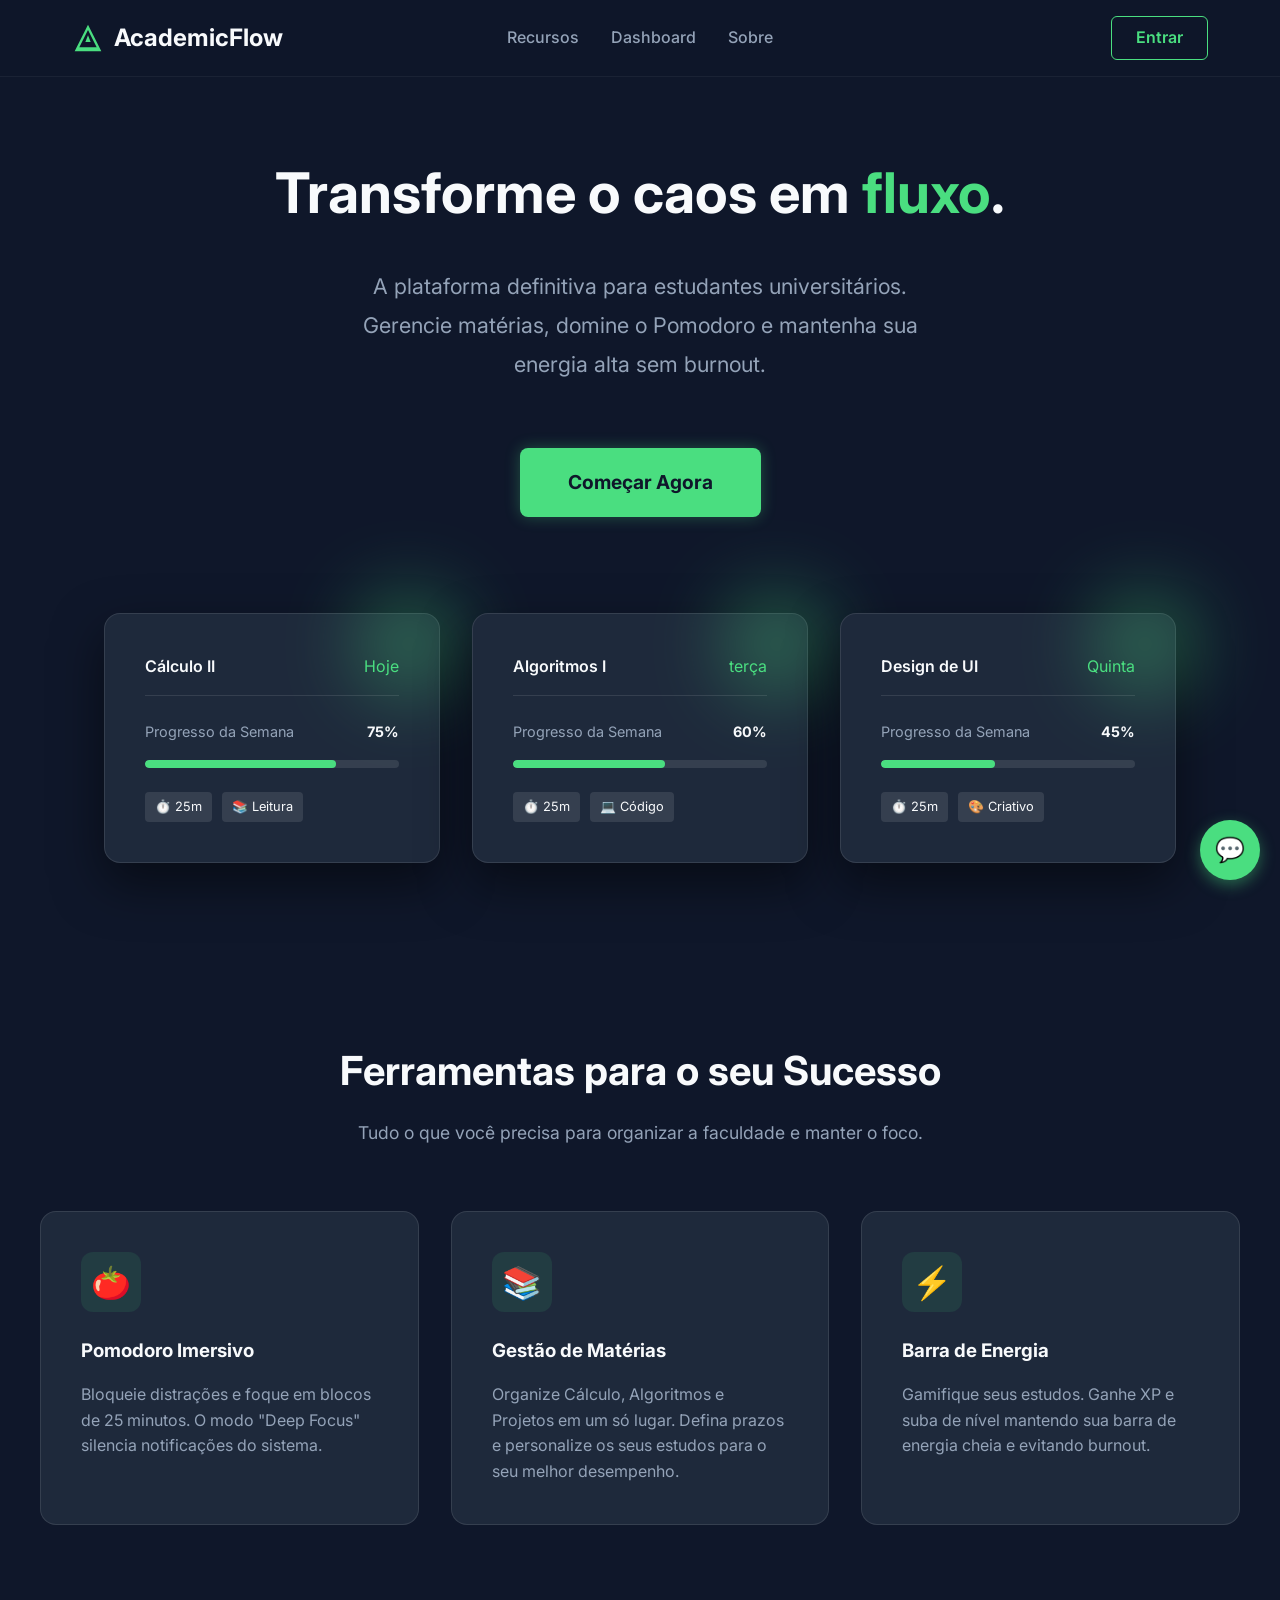
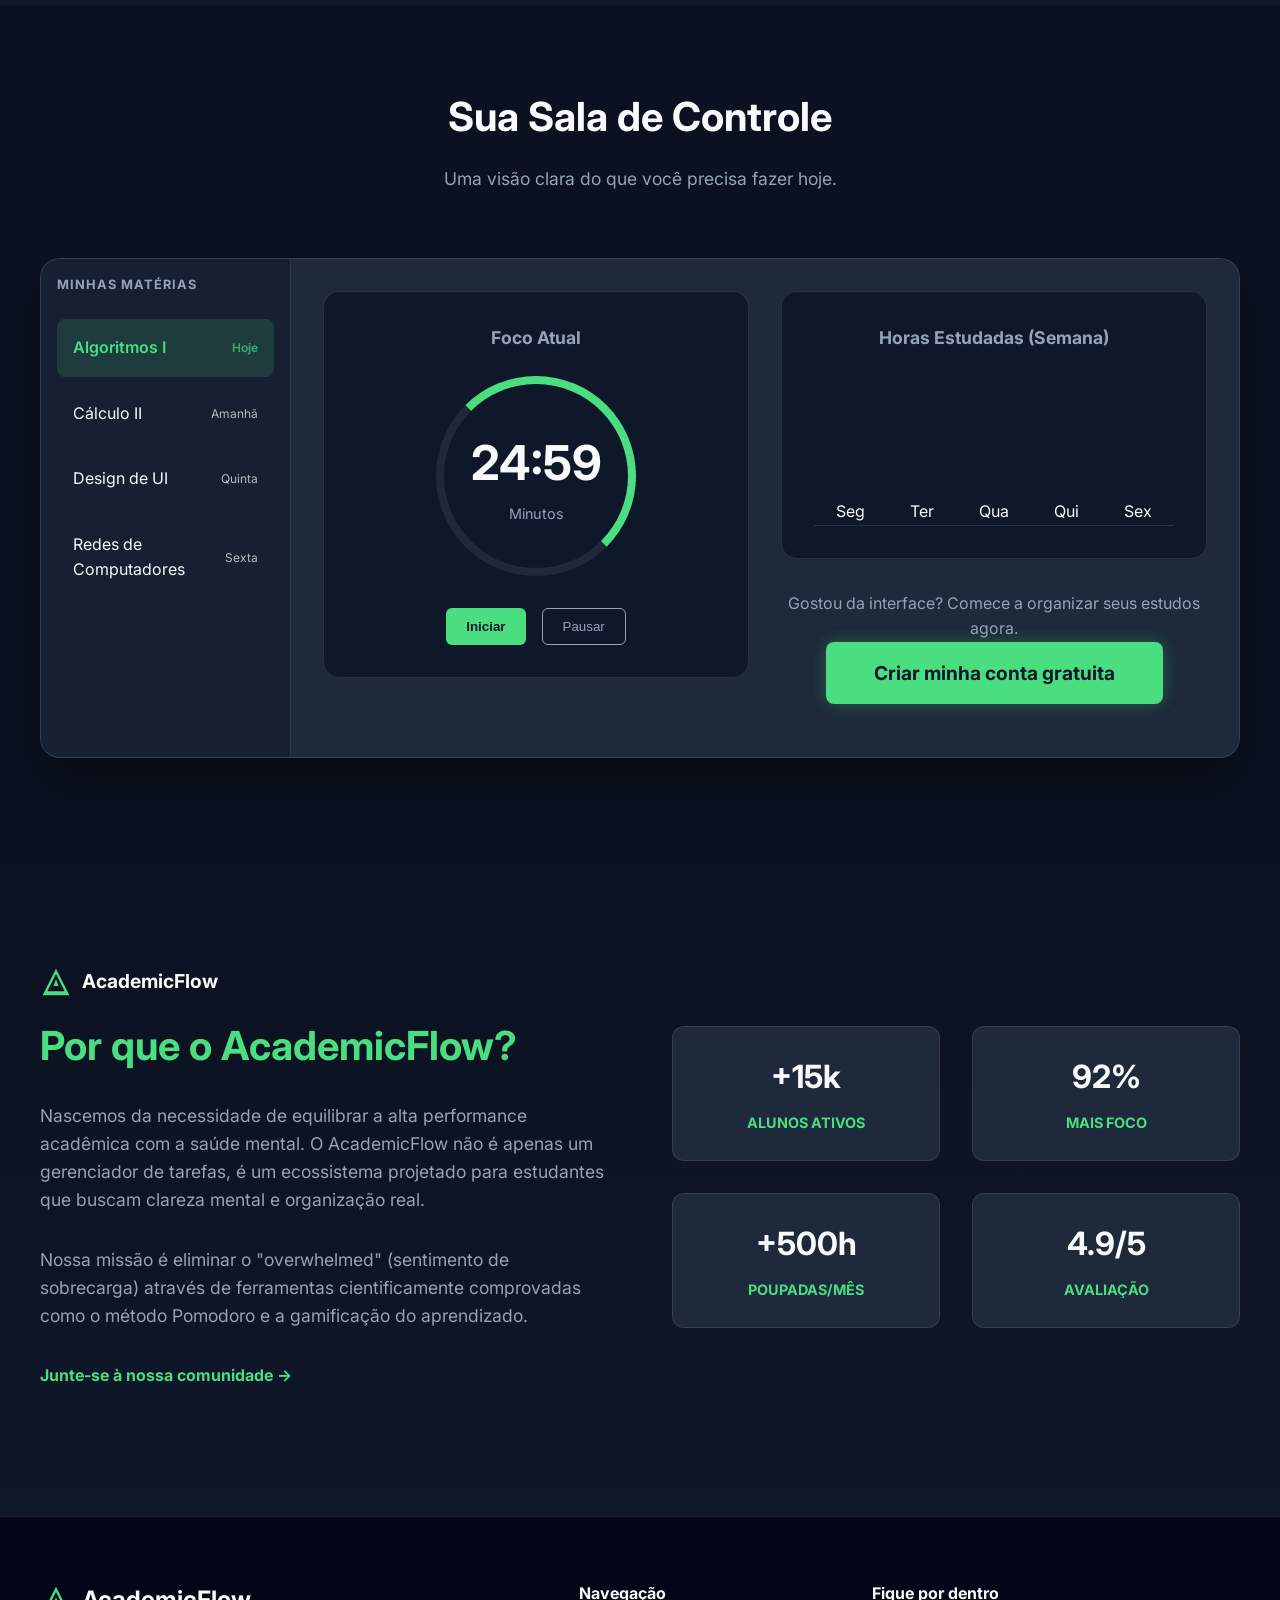
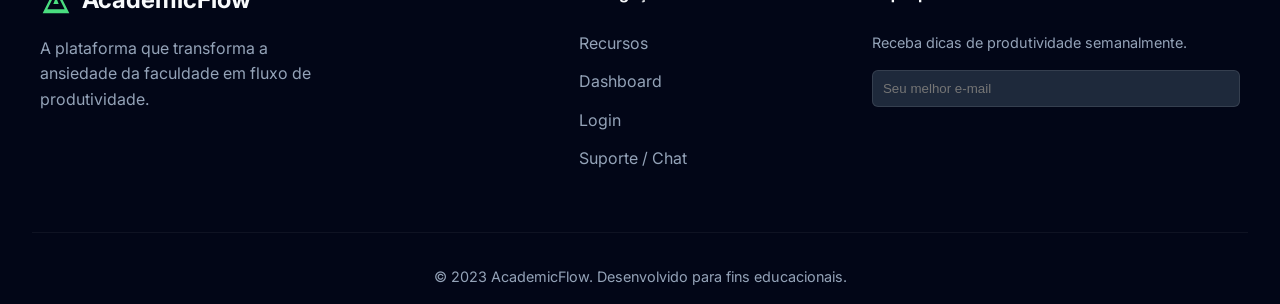
==== index.html @ f97f6935 "Add files via upload" ====
<!DOCTYPE html>
<html lang="pt-BR">
<head>
    <meta charset="UTF-8">
    <meta name="viewport" content="width=device-width, initial-scale=1.0">
    <title>AcademicFlow - Domine sua Produtividade</title>
    <!-- Fonte Google: Inter (Moderna e limpa) -->
    <link href="https://fonts.googleapis.com/css2?family=Inter:wght@300;400;600;700&display=swap" rel="stylesheet">
    <style>
        /* --- CSS Reset & Variáveis --- */
        :root {
            --bg-primary: #0f172a;
            --bg-secondary: #1e293b;
            --text-primary: #f8fafc;
            --text-secondary: #94a3b8;
            --accent-color: #4ade80; /* Neon Green */
            --accent-hover: #22c55e;
            --font-main: 'Inter', sans-serif;
            --container-width: 1200px;
        }

        * {
            margin: 0;
            padding: 0;
            box-sizing: border-box;
        }

        body {
            font-family: var(--font-main);
            background-color: var(--bg-primary);
            color: var(--text-primary);
            line-height: 1.6;
        }

        /* --- Header & Navegação --- */
        header {
            background-color: rgba(15, 23, 42, 0.9);
            backdrop-filter: blur(10px);
            position: fixed;
            width: 100%;
            top: 0;
            z-index: 1000;
            border-bottom: 1px solid rgba(255, 255, 255, 0.05);
            padding: 0.5rem 0;
        }

        .nav-container {
            max-width: var(--container-width);
            margin: 0 auto;
            padding: 0.5rem 2rem;
            display: flex;
            justify-content: space-between;
            align-items: center;
        }

        .logo {
            display: flex;
            align-items: center;
            gap: 10px;
            font-weight: 700;
            font-size: 1.5rem;
            color: var(--text-primary);
            text-decoration: none;
        }

        .logo svg {
            width: 32px;
            height: 32px;
            fill: var(--accent-color);
        }

        .nav-links {
            display: flex;
            gap: 2rem;
            list-style: none;
            /* Centralizar links com o conteúdo do hero */
            flex: 1;
            justify-content: center;
            margin: 0 1rem;
        }

        .nav-links a {
            color: var(--text-secondary);
            text-decoration: none;
            font-weight: 500;
            transition: color 0.3s ease;
        }

        .nav-links a:hover {
            color: var(--accent-color);
        }

        .btn-login {
            padding: 0.5rem 1.5rem;
            border: 1px solid var(--accent-color);
            color: var(--accent-color);
            border-radius: 6px;
            text-decoration: none;
            font-weight: 600;
            transition: all 0.3s ease;
            text-align: center;
        }

        .btn-login:hover {
            background-color: var(--accent-color);
            color: var(--bg-primary);
        }

        /* --- Hero Section --- */
        .hero {
            padding: 10rem 2rem 4rem;
            max-width: var(--container-width);
            margin: 0 auto;
            display: grid;
            grid-template-columns: 1fr;
            align-items: center;
            gap: 4rem;
            min-height: 90vh;
            text-align: center;
        }

        .hero-content {
            display: flex;
            flex-direction: column;
            align-items: center;
            justify-content: center;
            gap: 1.5rem;
        }

        .hero-content h1 {
            font-size: 3.5rem !important;
            line-height: 1.2;
            margin-bottom: 1rem;
        }

        .hero-content p {
            font-size: 1.35rem;
            color: var(--text-secondary);
            margin-bottom: 2.5rem;
            max-width: 600px;
            line-height: 1.8;
        }

        .cta-group {
            display: flex;
            justify-content: center;
            width: 100%;
        }

        .btn-primary {
            background-color: var(--accent-color);
            color: var(--bg-primary);
            padding: 1.2rem 3rem;
            border-radius: 8px;
            text-decoration: none;
            font-weight: 700;
            font-size: 1.2rem;
            transition: transform 0.2s ease, box-shadow 0.2s ease;
            box-shadow: 0 0 15px rgba(74, 222, 128, 0.3);
        }

        .btn-primary:hover {
            background-color: var(--accent-hover);
            transform: translateY(-3px);
            box-shadow: 0 0 25px rgba(74, 222, 128, 0.5);
        }

        /* --- Hero Visual (3 Cards) --- */
        .hero-visual {
            position: relative;
            display: flex;
            justify-content: center;
            align-items: center;
            padding: 2rem;
            gap: 2rem;
        }

        .floating-card {
            background: var(--bg-secondary);
            padding: 2.5rem;
            border-radius: 16px;
            border: 1px solid rgba(255,255,255,0.1);
            box-shadow: 0 20px 50px rgba(0,0,0,0.5);
            position: relative;
            z-index: 2;
            width: 100%;
            max-width: 350px;
            text-align: left;
        }

        .floating-card::before {
            content: '';
            position: absolute;
            top: -20px;
            right: -20px;
            width: 100px;
            height: 100px;
            background: var(--accent-color);
            border-radius: 50%;
            filter: blur(40px);
            opacity: 0.4;
            z-index: -1;
        }

        .card-header {
            display: flex;
            justify-content: space-between;
            margin-bottom: 1.5rem;
            border-bottom: 1px solid rgba(255,255,255,0.1);
            padding-bottom: 1rem;
        }

        .progress-bar {
            width: 100%;
            height: 8px;
            background: rgba(255,255,255,0.1);
            border-radius: 4px;
            margin-top: 1rem;
            overflow: hidden;
        }

        .progress-fill {
            height: 100%;
            width: 75%;
            background: var(--accent-color);
            border-radius: 4px;
        }

        /* --- Ajuste Responsivo Inteligente --- */
        @media (max-width: 968px) {
            .nav-container {
                flex-direction: column; /* Empilha o logo em cima e o resto embaixo */
                gap: 1rem;
                padding: 1rem;
            }

            .logo, .auth-nav-wrapper {
                flex: 0 0 auto;
                width: 100%;
                justify-content: center; /* Centraliza logo e botão no mobile */
            }

            .nav-links {
                display: flex !important; /* Garante que os nomes apareçam */
                flex: 0 0 auto;
                width: 100%;
                justify-content: flex-start; /* Alinha à esquerda para o scroll */
                gap: 1.5rem;
                overflow-x: auto; /* ATENÇÃO: Cria o scroll horizontal se faltar espaço */
                padding-bottom: 5px;
                -webkit-overflow-scrolling: touch; /* Scroll suave no iOS */
                scrollbar-width: none; /* Esconde a barra no Firefox */
            }

            .nav-links::-webkit-scrollbar {
                display: none; /* Esconde a barra no Chrome/Safari para ficar limpo */
            }

            .nav-links li {
                white-space: nowrap; /* Impede que o texto quebre linha */
            }
        }

        /* --- Ajuste de Alinhamento Desktop --- */
        @media (min-width: 969px) {
            .nav-container {
                max-width: 1200px;
                margin: 0 auto;
            }

            .nav-links {
                flex: 1;
                justify-content: center;
                margin: 0 2rem;
            }

            .logo {
                flex: 0 0 auto;
            }

            .btn-login {
                flex: 0 0 auto;
            }
        }
                /* ==========================================
        VARIÁVEIS (Para garantir consistência)
        ========================================== */
        :root {
            --bg-primary: #0f172a;
            --bg-secondary: #1e293b;
            --bg-tertiary: #0b1120;
            --text-primary: #f8fafc;
            --text-secondary: #94a3b8;
            --accent-color: #4ade80;
            --accent-hover: #22c55e;
            --border-color: rgba(255, 255, 255, 0.1);
        }

        /* ==========================================
        ESTILOS GERAIS DA SEÇÃO
        ========================================== */
        .features-section, .dashboard-section {
            padding: 5rem 2rem;
            background-color: var(--bg-primary);
        }

        .dashboard-section {
            background-color: var(--bg-tertiary); /* Fundo um pouco mais escuro para destaque */
        }

        .container {
            max-width: 1200px;
            margin: 0 auto;
        }

        .section-header {
            text-align: center;
            margin-bottom: 4rem;
        }

        .section-header h2 {
            font-size: 2.5rem;
            margin-bottom: 1rem;
            color: var(--text-primary);
        }

        .section-header p {
            color: var(--text-secondary);
            font-size: 1.1rem;
        }

        /* ==========================================
        PARTE 2: FEATURES GRID
        ========================================== */
        .features-grid {
            display: grid;
            grid-template-columns: repeat(auto-fit, minmax(300px, 1fr));
            gap: 2rem;
        }

        .feature-card {
            background-color: var(--bg-secondary);
            padding: 2.5rem;
            border-radius: 16px;
            border: 1px solid var(--border-color);
            transition: transform 0.3s ease, box-shadow 0.3s ease, border-color 0.3s ease;
            position: relative;
            overflow: hidden;
        }

        /* Efeito Hover nos Cards */
        .feature-card:hover {
            transform: translateY(-5px);
            box-shadow: 0 10px 30px rgba(0, 0, 0, 0.3);
            border-color: rgba(74, 222, 128, 0.3);
        }

        /* Linha verde no topo ao passar o mouse */
        .feature-card::before {
            content: '';
            position: absolute;
            top: 0;
            left: 0;
            width: 100%;
            height: 4px;
            background: var(--accent-color);
            transform: scaleX(0);
            transform-origin: left;
            transition: transform 0.3s ease;
        }

        .feature-card:hover::before {
            transform: scaleX(1);
        }

        .icon-box {
            width: 60px;
            height: 60px;
            background: rgba(74, 222, 128, 0.1);
            border-radius: 12px;
            display: flex;
            align-items: center;
            justify-content: center;
            margin-bottom: 1.5rem;
            font-size: 2rem;
        }

        .feature-card h3 {
            color: var(--text-primary);
            margin-bottom: 1rem;
        }

        .feature-card p {
            color: var(--text-secondary);
            line-height: 1.6;
        }

        /* ==========================================
        PARTE 3: DASHBOARD PREVIEW
        ========================================== */
        .app-window {
            background-color: var(--bg-secondary);
            border-radius: 20px;
            border: 1px solid var(--border-color);
            box-shadow: 0 25px 50px -12px rgba(0, 0, 0, 0.5);
            display: grid;
            grid-template-columns: 250px 1fr; /* Sidebar fixa, resto flexível */
            overflow: hidden;
            min-height: 500px;
        }

        /* Sidebar */
        .app-sidebar {
            background-color: #162032;
            padding: 1rem;
            border-right: 1px solid var(--border-color);
        }

        .sidebar-header h4 {
            color: var(--text-secondary);
            font-size: 0.8rem;
            text-transform: uppercase;
            letter-spacing: 1px;
            margin-bottom: 1.5rem;
        }

        .subject-list {
            list-style: none;
        }

        .subject-item {
            padding: 1rem;
            border-radius: 8px;
            margin-bottom: 0.5rem;
            cursor: pointer;
            transition: background 0.2s;
            display: flex;
            justify-content: space-between;
            align-items: center;
        }

        .subject-item:hover {
            background-color: rgba(255, 255, 255, 0.05);
        }

        .subject-item.active {
            background-color: rgba(74, 222, 128, 0.15);
            color: var(--accent-color);
            font-weight: 600;
        }

        .tag {
            font-size: 0.75rem;
            opacity: 0.7;
        }

        /* Main Content */
        .app-main {
            padding: 2rem;
            display: flex;
            flex-direction: column;
        }

        .app-header {
            display: flex;
            justify-content: space-between;
            align-items: center;
            margin-bottom: 2rem;
        }

        .level-badge {
            background: rgba(74, 222, 128, 0.2);
            color: var(--accent-color);
            padding: 0.25rem 0.75rem;
            border-radius: 20px;
            font-size: 0.9rem;
            font-weight: bold;
        }

        .dashboard-content {
            display: grid;
            grid-template-columns: 1fr 1fr;
            gap: 2rem;
        }

        /* Cards Internos do Dashboard */
        .timer-card, .stats-card {
            background-color: var(--bg-primary);
            padding: 2rem;
            border-radius: 16px;
            border: 1px solid var(--border-color);
            display: flex;
            flex-direction: column;
            align-items: center;
        }

        .timer-card h4, .stats-card h4 {
            margin-bottom: 1.5rem;
            color: var(--text-secondary);
            font-size: 1.1rem;
        }

        /* Timer Circular */
        .timer-circle {
            position: relative;
            width: 200px;
            height: 200px;
            margin: 0 auto 2rem;
            display: flex;
            align-items: center;
            justify-content: center;
        }

        .timer-ring {
            position: absolute;
            width: 100%;
            height: 100%;
            border-radius: 50%;
            border: 8px solid #1e293b;
            border-top: 8px solid var(--accent-color);
            border-right: 8px solid var(--accent-color);
            animation: spin 4s linear infinite;
        }

        @keyframes spin {
            0% { transform: rotate(0deg); }
            100% { transform: rotate(360deg); }
        }

        .timer-text {
            text-align: center;
        }

        .time-display {
            font-size: 3rem;
            font-weight: 700;
            color: var(--text-primary);
            display: block;
        }

        .time-label {
            font-size: 0.9rem;
            color: var(--text-secondary);
        }

        .timer-controls {
            display: flex;
            gap: 1rem;
            width: 100%;
            justify-content: center;
        }

        .btn-start {
            background: var(--accent-color);
            color: var(--bg-primary);
            border: none;
            padding: 10px 20px;
            border-radius: 6px;
            font-weight: bold;
            cursor: pointer;
            transition: background 0.2s;
        }

        .btn-start:hover {
            background: var(--accent-hover);
        }

        .btn-pause {
            background: transparent;
            border: 1px solid var(--text-secondary);
            color: var(--text-secondary);
            padding: 10px 20px;
            border-radius: 6px;
            cursor: pointer;
            transition: all 0.2s;
        }

        .btn-pause:hover {
            border-color: var(--text-primary);
            color: var(--text-primary);
        }

        /* Gráfico de Barras CSS */
        .chart-container {
            display: flex;
            justify-content: space-between;
            align-items: flex-end;
            height: 150px;
            padding-top: 20px;
            border-bottom: 1px solid var(--border-color);
            width: 100%;
        }

        .bar-group {
            display: flex;
            flex-direction: column;
            align-items: center;
            gap: 10px;
            width: 100%;
        }

        .bar {
            width: 30px;
            border-radius: 4px 4px 0 0;
            background: #334155;
            transition: height 0.5s ease;
        }

        .bar.active-bar {
            background: var(--accent-color);
            box-shadow: 0 0 10px rgba(74, 222, 128, 0.4);
        }

        /* ==========================================
        RESPONSIVIDADE
        ========================================== */
        @media (max-width: 968px) {
            .features-grid {
                grid-template-columns: 1fr;
            }

            .app-window {
                grid-template-columns: 1fr;
                min-height: auto;
            }

            .app-sidebar {
                border-right: none;
                border-bottom: 1px solid var(--border-color);
                padding: 1.5rem;
            }

            .dashboard-content {
                grid-template-columns: 1fr;
            }
            
            .timer-circle {
                width: 150px;
                height: 150px;
            }
            
            .time-display {
                font-size: 2.5rem;
            }
        }
            /* ==========================================
        ESTILOS DO RODAPÉ (FOOTER)
        ========================================== */
        .site-footer {
            background-color: #020617; /* Um azul ainda mais escuro que o fundo */
            padding: 4rem 2rem 1rem;
            border-top: 1px solid var(--border-color);
        }

        .footer-content {
            display: grid;
            grid-template-columns: 2fr 1fr 1.5fr;
            gap: 3rem;
            margin-bottom: 3rem;
        }

        .footer-brand h4 {
            color: var(--text-primary);
            margin-bottom: 1rem;
        }

        .footer-links h4, .footer-newsletter h4 {
            color: var(--text-primary);
            margin-bottom: 1.5rem;
        }

        .footer-links ul {
            list-style: none;
        }

        .footer-links li {
            margin-bottom: 0.8rem;
        }

        .footer-links a {
            color: var(--text-secondary);
            text-decoration: none;
            transition: color 0.3s;
        }

        .footer-links a:hover {
            color: var(--accent-color);
        }

        /* Formulário de Newsletter */
        .newsletter-form {
            display: flex;
            gap: 0.5rem;
        }

        .newsletter-form input {
            flex: 1;
            padding: 10px;
            border-radius: 6px;
            border: 1px solid var(--border-color);
            background-color: var(--bg-secondary);
            color: var(--text-primary);
            outline: none;
        }

        .newsletter-form input:focus {
            border-color: var(--accent-color);
        }

        .btn-newsletter {
            background-color: var(--accent-color);
            color: var(--bg-primary);
            border: none;
            padding: 0 15px;
            border-radius: 6px;
            font-weight: bold;
            cursor: pointer;
            transition: background 0.3s;
        }

        .btn-newsletter:hover {
            background-color: var(--accent-hover);
        }

        .footer-bottom {
            text-align: center;
            padding-top: 2rem;
            border-top: 1px solid rgba(255, 255, 255, 0.05);
            color: var(--text-secondary);
            font-size: 0.9rem;
        }

        /* Botão de Simulação (Estilo Especial) */
        .btn-simular {
            background-color: transparent;
            border: 1px dashed var(--text-secondary);
            color: var(--text-secondary);
            padding: 8px 16px;
            border-radius: 6px;
            cursor: pointer;
            font-size: 0.9rem;
            transition: all 0.3s;
        }

        .btn-simular:hover {
            border-color: var(--accent-color);
            color: var(--accent-color);
        }

        /* ==========================================
        RESPONSIVIDADE DO FOOTER
        ========================================== */
        @media (max-width: 768px) {
            .footer-content {
                grid-template-columns: 1fr;
                gap: 2rem;
                text-align: center;
            }

            .newsletter-form {
                flex-direction: column;
            }
            
            .btn-newsletter {
                width: 100%;
            }
        }
        /* --- Modal de Autenticação --- */
        .auth-modal {
            position: fixed;
            top: 50%;
            left: 50%;
            transform: translate(-50%, -50%);
            background-color: var(--bg-secondary);
            padding: 2rem;
            border-radius: 16px;
            border: 1px solid var(--accent-color);
            z-index: 2000;
            width: 90%;
            max-width: 400px;
            box-shadow: 0 25px 50px rgba(0,0,0,0.5);
        }

        .auth-modal-content {
            position: relative;
        }

        .auth-close-btn {
            position: absolute;
            top: 10px;
            right: 15px;
            background: none;
            border: none;
            color: var(--text-secondary);
            font-size: 1.5rem;
            cursor: pointer;
        }

        .auth-tabs {
            display: flex;
            margin-bottom: 2rem;
            border-bottom: 1px solid var(--border-color);
        }

        .auth-tab {
            flex: 1;
            padding: 1rem;
            background: none;
            border: none;
            color: var(--text-secondary);
            font-weight: 600;
            cursor: pointer;
            transition: color 0.3s;
        }

        .auth-tab.active {
            color: var(--accent-color);
            border-bottom: 2px solid var(--accent-color);
        }

        .auth-form h2 {
            margin-bottom: 1.5rem;
            color: var(--text-primary);
        }

        .form-group {
            margin-bottom: 1rem;
        }

        .form-group label {
            display: block;
            color: var(--text-secondary);
            margin-bottom: 0.5rem;
            font-size: 0.9rem;
        }

        .form-group input {
            width: 100%;
            padding: 0.75rem;
            border-radius: 6px;
            border: 1px solid var(--border-color);
            background-color: var(--bg-primary);
            color: var(--text-primary);
            outline: none;
        }

        .form-group input:focus {
            border-color: var(--accent-color);
        }

        .auth-error {
            font-size: 0.85rem;
        }

        .auth-overlay {
            position: fixed;
            top: 0;
            left: 0;
            width: 100%;
            height: 100%;
            background-color: rgba(0, 0, 0, 0.7);
            z-index: 1500;
        }

        /* --- Estado Logado --- */
        .user-profile {
            display: flex;
            align-items: center;
            gap: 10px;
        }

        .user-avatar {
            width: 32px;
            height: 32px;
            background: var(--accent-color);
            border-radius: 50%;
            display: flex;
            align-items: center;
            justify-content: center;
            color: var(--bg-primary);
            font-weight: bold;
        }

        .btn-logout {
            background: transparent;
            border: 1px solid var(--text-secondary);
            color: var(--text-secondary);
            padding: 0.5rem 1rem;
            border-radius: 6px;
            cursor: pointer;
            font-size: 0.9rem;
        }

        .btn-logout:hover {
            border-color: var(--accent-color);
            color: var(--accent-color);
        }

        /* --- Seção Sobre --- */
        .about-section {
            padding: 8rem 2rem;
            background: linear-gradient(180deg, var(--bg-tertiary) 0%, var(--bg-primary) 100%);
        }

        .about-container {
            max-width: var(--container-width);
            margin: 0 auto;
            display: grid;
            grid-template-columns: 1fr 1fr;
            gap: 4rem;
            align-items: center;
        }

        .about-text h2 {
            font-size: 2.5rem;
            margin-bottom: 1.5rem;
            color: var(--accent-color);
        }

        .about-text p {
            color: var(--text-secondary);
            font-size: 1.1rem;
            margin-bottom: 2rem;
        }

        .about-stats {
            display: grid;
            grid-template-columns: 1fr 1fr;
            gap: 2rem;
        }

        .stat-item {
            background: var(--bg-secondary);
            padding: 1.5rem;
            border-radius: 12px;
            border: 1px solid var(--border-color);
            text-align: center;
        }

        .stat-item h3 {
            font-size: 2rem;
            color: var(--text-primary);
            margin-bottom: 0.5rem;
        }

        .stat-item span {
            color: var(--accent-color);
            font-size: 0.9rem;
            text-transform: uppercase;
            font-weight: 700;
        }

        @media (max-width: 768px) {
            .about-container {
                grid-template-columns: 1fr;
                text-align: center;
            }
        }

        @media (max-width: 480px) {
            #chat-widget {
                width: 90% !important;
                right: 5% !important;
                left: 5% !important;
                bottom: 80px !important;
            }
            
            .auth-modal {
                width: 95%;
                padding: 1.5rem;
            }
        }

        @media (max-width: 600px) {
            .about-stats {
                grid-template-columns: 1fr; /* Uma coluna só para os números no celular */
            }
            
            .about-text h2 {
                font-size: 2rem;
            }
        }

        /* --- Menu dentro do Hero --- */
        .hero-nav {
            display: flex;
            justify-content: center;
            gap: 2rem;
            margin-bottom: 2rem;
            list-style: none;
        }

        .hero-nav a {
            color: var(--text-secondary);
            text-decoration: none;
            font-weight: 500;
            font-size: 1rem;
            transition: color 0.3s ease;
        }

        .hero-nav a:hover {
            color: var(--accent-color);
        }

        /* Ajuste para mobile no menu do Hero */
        @media (max-width: 968px) {
            .hero-nav {
                flex-direction: column;
                gap: 1rem;
                margin-bottom: 1.5rem;
            }
            
            .hero-nav a {
                font-size: 0.9rem;
            }
        }

        /* --- Responsividade Mobile --- */
        @media (max-width: 968px) {
            .hero {
                grid-template-columns: 1fr;
                text-align: center;
                gap: 3rem;
                padding-top: 8rem;
            }

            .hero-content h1 {
                font-size: 2.5rem;
            }

            .hero-content p {
                margin: 0 auto 2.5rem;
                font-size: 1.15rem;
            }

            .hero-visual {
                flex-direction: column;
                gap: 1.5rem;
            }

            .floating-card {
                max-width: 100%;
            }

            /* Ajuste do Header Mobile */
            .nav-container {
                flex-direction: row;
                flex-wrap: wrap;
                justify-content: space-between;
                align-items: center;
                gap: 0.5rem;
            }

            .nav-links {
                display: flex !important;
                flex-wrap: wrap;
                justify-content: center;
                gap: 0.8rem;
                width: 100%;
                margin-top: 0.5rem;
            }

            .nav-links a {
                font-size: 0.85rem;
                padding: 0.2rem 0.5rem;
            }

            .btn-login {
                padding: 0.4rem 1rem;
                font-size: 0.9rem;
                width: auto;
            }
        }

        /* --- Ajustes de Alinhamento do Header --- */
        .nav-container {
            max-width: var(--container-width);
            margin: 0 auto;
            padding: 0.5rem 2rem;
            display: flex;
            justify-content: space-between; /* Empurra logo e botão para as pontas */
            align-items: center;
        }

        .logo {
            display: flex;
            align-items: center;
            gap: 10px;
            font-weight: 700;
            font-size: 1.5rem;
            color: var(--text-primary);
            text-decoration: none;
            flex: 1; /* Ocupa espaço à esquerda */
            justify-content: flex-start;
        }

        .nav-links {
            display: flex;
            gap: 2rem;
            list-style: none;
            flex: 2; /* Ocupa o espaço central */
            justify-content: center; /* Centraliza os links no meio da tela */
        }

        /* Criamos um container para o botão de login para equilibrar o flexbox */
        .auth-nav-wrapper {
            flex: 1; /* Ocupa espaço à direita */
            display: flex;
            justify-content: flex-end;
        }

        /* --- Ajuste Responsivo (Mobile) --- */
        @media (max-width: 968px) {
            .nav-container {
                justify-content: space-between;
            }
            
            .logo, .auth-nav-wrapper {
                flex: 0 0 auto; /* No mobile, eles não precisam ocupar espaços iguais */
            }

            .nav-links {
                display: none !important; /* Esconde o menu central no mobile para não quebrar o layout */
            }
        }
    </style>
</head>
<body>
    <meta name="viewport" content="width=device-width, initial-scale=1.0">

<header>
    <div class="nav-container">
        <a href="#" class="logo">
            <svg viewBox="0 0 24 24" xmlns="http://www.w3.org/2000/svg">
                <path d="M12 2L2 22H22L12 2ZM12 6L18.5 19H5.5L12 6ZM12 10L10 15H14L12 10Z"/>
            </svg>
            AcademicFlow
        </a>
        
        <ul class="nav-links">
            <li><a href="#features">Recursos</a></li>
            <li><a href="#dashboard-preview">Dashboard</a></li>
            <li><a href="#about">Sobre</a></li>
        </ul>

        <div class="auth-nav-wrapper">
            <a href="#" class="btn-login btn-open-auth" data-type="login">Entrar</a>
        </div>
    </div>
</header>

    <!-- Hero Section -->
    <section class="hero">
        <div class="hero-content">
            <h1>Transforme o caos em <span style="color: var(--accent-color);">fluxo</span>.</h1>
            <p>A plataforma definitiva para estudantes universitários. Gerencie matérias, domine o Pomodoro e mantenha sua energia alta sem burnout.</p>
            <div class="cta-group">
                <a href="#" class="btn-primary btn-open-auth" data-type="signup">Começar Agora</a>
            </div>
        </div>

        <div class="hero-visual">
            <!-- Card 1: Cálculo II -->
            <div class="floating-card">
                <div class="card-header">
                    <span style="font-weight: 600;">Cálculo II</span>
                    <span style="color: var(--accent-color);">Hoje</span>
                </div>
                <div style="display: flex; justify-content: space-between; margin-bottom: 0.5rem;">
                    <span style="font-size: 0.9rem; color: var(--text-secondary);">Progresso da Semana</span>
                    <span style="font-size: 0.9rem; font-weight: bold;">75%</span>
                </div>
                <div class="progress-bar">
                    <div class="progress-fill"></div>
                </div>
                <div style="margin-top: 1.5rem; display: flex; gap: 10px;">
                    <div style="background: rgba(255,255,255,0.1); padding: 5px 10px; border-radius: 4px; font-size: 0.8rem;">⏱️ 25m</div>
                    <div style="background: rgba(255,255,255,0.1); padding: 5px 10px; border-radius: 4px; font-size: 0.8rem;">📚 Leitura</div>
                </div>
            </div>

            <!-- Card 2: Algoritmos I -->
            <div class="floating-card">
                <div class="card-header">
                    <span style="font-weight: 600;">Algoritmos I</span>
                    <span style="color: var(--accent-color);">terça</span>
                </div>
                <div style="display: flex; justify-content: space-between; margin-bottom: 0.5rem;">
                    <span style="font-size: 0.9rem; color: var(--text-secondary);">Progresso da Semana</span>
                    <span style="font-size: 0.9rem; font-weight: bold;">60%</span>
                </div>
                <div class="progress-bar">
                    <div class="progress-fill" style="width: 60%;"></div>
                </div>
                <div style="margin-top: 1.5rem; display: flex; gap: 10px;">
                    <div style="background: rgba(255,255,255,0.1); padding: 5px 10px; border-radius: 4px; font-size: 0.8rem;">⏱️ 25m</div>
                    <div style="background: rgba(255,255,255,0.1); padding: 5px 10px; border-radius: 4px; font-size: 0.8rem;">💻 Código</div>
                </div>
            </div>

            <!-- Card 3: Design de UI -->
            <div class="floating-card">
                <div class="card-header">
                    <span style="font-weight: 600;">Design de UI</span>
                    <span style="color: var(--accent-color);">Quinta</span>
                </div>
                <div style="display: flex; justify-content: space-between; margin-bottom: 0.5rem;">
                    <span style="font-size: 0.9rem; color: var(--text-secondary);">Progresso da Semana</span>
                    <span style="font-size: 0.9rem; font-weight: bold;">45%</span>
                </div>
                <div class="progress-bar">
                    <div class="progress-fill" style="width: 45%;"></div>
                </div>
                <div style="margin-top: 1.5rem; display: flex; gap: 10px;">
                    <div style="background: rgba(255,255,255,0.1); padding: 5px 10px; border-radius: 4px; font-size: 0.8rem;">⏱️ 25m</div>
                    <div style="background: rgba(255,255,255,0.1); padding: 5px 10px; border-radius: 4px; font-size: 0.8rem;">🎨 Criativo</div>
                </div>
            </div>
        </div>
    </section>
    <!-- ========================================== -->
<!-- PARTE 2: SEÇÃO DE FUNCIONALIDADES (FEATURES) -->
<!-- ========================================== -->
<section id="features" class="features-section">
    <div class="container">
        <div class="section-header">
            <h2>Ferramentas para o seu Sucesso</h2>
            <p>Tudo o que você precisa para organizar a faculdade e manter o foco.</p>
        </div>

        <div class="features-grid">
            <!-- Card 1: Pomodoro -->
            <div class="feature-card">
                <div class="icon-box">
                    <span>🍅</span>
                </div>
                <h3>Pomodoro Imersivo</h3>
                <p>Bloqueie distrações e foque em blocos de 25 minutos. O modo "Deep Focus" silencia notificações do sistema.</p>
            </div>

            <!-- Card 2: Gestão -->
            <div class="feature-card">
                <div class="icon-box">
                    <span>📚</span>
                </div>
                <h3>Gestão de Matérias</h3>
                <p>Organize Cálculo, Algoritmos e Projetos em um só lugar. Defina prazos e personalize os seus estudos para o seu melhor desempenho.</p>
            </div>

            <!-- Card 3: Energia -->
            <div class="feature-card">
                <div class="icon-box">
                    <span>⚡</span>
                </div>
                <h3>Barra de Energia</h3>
                <p>Gamifique seus estudos. Ganhe XP e suba de nível mantendo sua barra de energia cheia e evitando burnout.</p>
            </div>
        </div>
    </div>
</section>
<section id="dashboard-preview" class="dashboard-section">
    <div class="container">
        <div class="section-header">
            <h2>Sua Sala de Controle</h2>
            <p>Uma visão clara do que você precisa fazer hoje.</p>
        </div>

        <!-- Container do App (Simulação) -->
        <div class="app-window">
            
            <!-- Sidebar Lateral -->
            <aside class="app-sidebar">
                <div class="sidebar-header">
                    <h4>Minhas Matérias</h4>
                </div>
                <ul class="subject-list">
                    <li class="subject-item active">
                        <span>Algoritmos I</span>
                        <span class="tag">Hoje</span>
                    </li>
                    <li class="subject-item">
                        <span>Cálculo II</span>
                        <span class="tag">Amanhã</span>
                    </li>
                    <li class="subject-item">
                        <span>Design de UI</span>
                        <span class="tag">Quinta</span>
                    </li>
                    <li class="subject-item">
                        <span>Redes de Computadores</span>
                        <span class="tag">Sexta</span>
                    </li>
                </ul>
            </aside>

            <!-- Área Principal -->
            <main class="app-main">


                <!-- Conteúdo do Dashboard -->
                <div class="dashboard-content">
                    
                    <!-- Coluna Esquerda: Timer -->
                    <div class="dashboard-column">
                        <div class="timer-card">
                            <h4>Foco Atual</h4>
                            <div class="timer-circle">
                                <div class="timer-ring"></div>
                                <div class="timer-text">
                                    <span id="timer-display" class="time-display">24:59</span>
                                    <span class="time-label">Minutos</span>
                                </div>
                            </div>
                            <div class="timer-controls">
                                <button id="btn-start" class="btn-start">Iniciar</button>
                                <button id="btn-pause" class="btn-pause">Pausar</button>
                            </div>
                        </div>
                    </div>

                    <!-- Coluna Direita: Gráfico -->
                    <div class="dashboard-column">
                        <div class="stats-card">
                            <h4>Horas Estudadas (Semana)</h4>
                            <div class="chart-container">
                                <!-- Barras do Gráfico -->
                                <div class="bar-group">
                                    <div class="bar" style="height: 40%;"></div>
                                    <span>Seg</span>
                                </div>
                                <div class="bar-group">
                                    <div class="bar" style="height: 60%;"></div>
                                    <span>Ter</span>
                                </div>
                                <div class="bar-group">
                                    <div class="bar" style="height: 30%;"></div>
                                    <span>Qua</span>
                                </div>
                                <div class="bar-group">
                                    <div class="bar active-bar" style="height: 85%;"></div>
                                    <span>Qui</span>
                                </div>
                                <div class="bar-group">
                                    <div class="bar" style="height: 50%;"></div>
                                    <span>Sex</span>
                                </div>
                            </div>
                        </div>
                        <div style="grid-column: span 2; text-align: center; margin-top: 2rem;">
                        <p style="margin-bottom: 1rem; color: var(--text-secondary);">Gostou da interface? Comece a organizar seus estudos agora.</p>
                        <a href="#" class="btn-primary btn-open-auth" data-type="signup">Criar minha conta gratuita</a>
                    </div>
                    </div>
                </div>
            </main>
        </div>
    </div>
</section>

<section id="about" class="about-section">
    <div class="about-container">
        <div class="about-text">
            <div class="logo" style="margin-bottom: 1rem; font-size: 1.2rem; justify-content: flex-start;">
                <svg viewBox="0 0 24 24" xmlns="http://www.w3.org/2000/svg">
                    <path d="M12 2L2 22H22L12 2ZM12 6L18.5 19H5.5L12 6ZM12 10L10 15H14L12 10Z"/>
                </svg>
                AcademicFlow
            </div>
            
            <h2>Por que o AcademicFlow?</h2>
            <p>
                Nascemos da necessidade de equilibrar a alta performance acadêmica com a saúde mental. 
                O AcademicFlow não é apenas um gerenciador de tarefas, é um ecossistema projetado para 
                estudantes que buscam clareza mental e organização real.
            </p>
            <p>
                Nossa missão é eliminar o "overwhelmed" (sentimento de sobrecarga) através de ferramentas 
                cientificamente comprovadas como o método Pomodoro e a gamificação do aprendizado.
            </p>
            <a href="#" class="btn-open-auth" data-type="signup" style="color: var(--accent-color); text-decoration: none; font-weight: 700;">
                Junte-se à nossa comunidade &rarr;
            </a>
        </div>

        <div class="about-stats">
            <div class="stat-item">
                <h3>+15k</h3>
                <span>Alunos Ativos</span>
            </div>
            <div class="stat-item">
                <h3>92%</h3>
                <span>Mais Foco</span>
            </div>
            <div class="stat-item">
                <h3>+500h</h3>
                <span>Poupadas/Mês</span>
            </div>
            <div class="stat-item">
                <h3>4.9/5</h3>
                <span>Avaliação</span>
            </div>
        </div>
    </div>
</section>

<!-- ========================================== -->
<!-- PARTE 4: RODAPÉ (FOOTER) -->
<!-- ========================================== -->
<footer class="site-footer">
    <div class="container footer-content">
        <!-- Coluna 1: Logo e Sobre -->
        <div class="footer-brand">
            <a href="#" class="logo">
                <svg viewBox="0 0 24 24" xmlns="http://www.w3.org/2000/svg">
                    <path d="M12 2L2 22H22L12 2ZM12 6L18.5 19H5.5L12 6ZM12 10L10 15H14L12 10Z"/>
                </svg>
                AcademicFlow
            </a>
            <p style="color: var(--text-secondary); margin-top: 1rem; max-width: 300px;">
                A plataforma que transforma a ansiedade da faculdade em fluxo de produtividade.
            </p>
        </div>

        <!-- Coluna 2: Links Rápidos -->
        <div class="footer-links">
            <h4>Navegação</h4>
            <ul>
                <li><a href="#features">Recursos</a></li>
                <li><a href="#dashboard-preview">Dashboard</a></li>
                <li><a href="#" class="btn-open-auth" data-type="login">Login</a></li>
                <li><a href="#" id="open-chat-support">Suporte / Chat</a></li>
            </ul>
        </div>

        <!-- Coluna 3: Newsletter -->
        <div class="footer-newsletter">
            <h4>Fique por dentro</h4>
            <p style="color: var(--text-secondary); font-size: 0.9rem; margin-bottom: 1rem;">
                Receba dicas de produtividade semanalmente.
            </p>
            <form id="newsletter-form" class="newsletter-form" onsubmit="event.preventDefault(); alert('Obrigado por se inscrever!');">
                <input id="newsletter-email" type="email" placeholder="Seu melhor e-mail" required ...>
            </form>
        </div>
    </div>
    
    <div class="footer-bottom">
        <p>&copy; 2023 AcademicFlow. Desenvolvido para fins educacionais.</p>
    </div>
    <!-- Modal de Login/Registro -->
    <div id="auth-modal" class="auth-modal" style="display: none;">
        <div class="auth-modal-content">
            <button id="close-modal" class="auth-close-btn">&times;</button>
            
            <!-- Abas de Navegação -->
            <div class="auth-tabs">
                <button id="tab-login" class="auth-tab active">Login</button>
                <button id="tab-signup" class="auth-tab">Criar Conta</button>
            </div>

            <!-- Formulário de Login -->
            <form id="login-form" class="auth-form">
                <h2>Bem-vindo de volta!</h2>
                <div class="form-group">
                    <label for="login-email">E-mail</label>
                    <input id="login-email" type="email" placeholder="seu@email.com" required>
                </div>
                <div class="form-group">
                    <label for="login-password">Senha</label>
                    <input id="login-password" type="password" placeholder="********" required>
                </div>
                <button type="submit" class="btn-primary" style="width: 100%;">Entrar</button>
                <p id="login-error" class="auth-error" style="color: #ef4444; margin-top: 10px; display: none;"></p>
            </form>

            <!-- Formulário de Cadastro -->
            <form id="signup-form" class="auth-form" style="display: none;">
                <h2>Crie sua conta</h2>
                <div class="form-group">
                    <label for="signup-name">Nome Completo</label>
                    <input id="signup-name" type="text" placeholder="Seu nome" required>
                </div>
                <div class="form-group">
                    <label for="signup-email">E-mail</label>
                    <input id="signup-email" type="email" placeholder="seu@email.com" required>
                </div>
                <div class="form-group">
                    <label for="signup-password">Senha</label>
                    <input id="signup-password" type="password" placeholder="********" required>
                </div>
                <button type="submit" class="btn-primary" style="width: 100%;">Cadastrar</button>
                <p id="signup-error" class="auth-error" style="color: #ef4444; margin-top: 10px; display: none;"></p>
            </form>
        </div>
    </div>

    <!-- Overlay de Fundo -->
    <div id="auth-overlay" class="auth-overlay" style="display: none;"></div>

    <div id="chat-widget" style="display: none; position: fixed; bottom: 20px; right: 20px; width: 300px; background: var(--bg-secondary); border: 1px solid var(--accent-color); border-radius: 12px; z-index: 3000; box-shadow: 0 10px 25px rgba(0,0,0,0.5); overflow: hidden; font-family: var(--font-main);">
        <div style="background: var(--accent-color); color: var(--bg-primary); padding: 1rem; font-weight: bold; display: flex; justify-content: space-between; align-items: center;">
            <span>🤖 FlowBot Support</span>
            <button id="close-chat" style="background: none; border: none; font-size: 1.2rem; cursor: pointer; color: var(--bg-primary);">×</button>
        </div>
        <div id="chat-messages" style="height: 250px; padding: 1rem; overflow-y: auto; display: flex; flex-direction: column; gap: 10px; font-size: 0.9rem; color: var(--text-primary);">
            <div style="background: rgba(255,255,255,0.05); padding: 8px; border-radius: 8px; align-self: flex-start; max-width: 80%;">
                Olá! Sou o assistente virtual do AcademicFlow. Como posso te ajudar hoje?
            </div>
        </div>
        <div style="padding: 1rem; border-top: 1px solid var(--border-color); display: flex; gap: 5px;">
            <input type="text" id="chat-input" placeholder="Digite sua dúvida..." style="flex: 1; background: var(--bg-primary); border: 1px solid var(--border-color); color: white; padding: 8px; border-radius: 4px; outline: none;">
            <button id="send-chat" style="background: var(--accent-color); border: none; padding: 8px 12px; border-radius: 4px; cursor: pointer;">➔</button>
        </div>
    </div>

    <div id="chat-trigger" style="position: fixed; bottom: 20px; right: 20px; background: var(--accent-color); width: 60px; height: 60px; border-radius: 50%; display: flex; align-items: center; justify-content: center; cursor: pointer; z-index: 2900; box-shadow: 0 5px 15px rgba(74, 222, 128, 0.4); font-size: 1.5rem;">
        💬
    </div>

    <script>
        // Verifica se tem sessão ao carregar a nova página
        const session = localStorage.getItem('academicflow_session');
        if (session) {
            const user = JSON.parse(session);
            // Exibe o nome do usuário no header (se tiver header)
            // Exemplo simples:
            // document.getElementById('user-name').textContent = user.name;
        }

        // Função de Logout
        function fazerLogout() {
            localStorage.removeItem('academicflow_session');
            localStorage.removeItem('academicflow_users'); // Opcional: limpa usuários também
             window.location.href = 'index.html'; // Volta para a página inicial
        }
    </script>
            
    <script>
        document.addEventListener('DOMContentLoaded', () => {
            const timerDisplay = document.getElementById('timer-display');
            const btnStart = document.getElementById('btn-start');
            const btnPause = document.getElementById('btn-pause');
            const timerRing = document.querySelector('.timer-ring');
            
            let timeLeft = 1500; // 25 minutos em segundos
            let timerInterval = null;
            let isRunning = false;

            function updateDisplay() {
                const minutes = Math.floor(timeLeft / 60);
                const seconds = timeLeft % 60;
                timerDisplay.textContent = `${minutes.toString().padStart(2, '0')}:${seconds.toString().padStart(2, '0')}`;
            }

            function startTimer() {
                if (isRunning) return;
                isRunning = true;
                timerRing.style.animationPlayState = 'running';
                timerRing.style.animation = 'spin 4s linear infinite'; // Reinicia animação visual
                
                timerInterval = setInterval(() => {
                    if (timeLeft > 0) {
                        timeLeft--;
                        updateDisplay();
                    } else {
                        clearInterval(timerInterval);
                        isRunning = false;
                        timerRing.style.animation = 'none';
                        alert('Tempo esgotado!');
                    }
                }, 1000);
            }

            function pauseTimer() {
                clearInterval(timerInterval);
                isRunning = false;
                timerRing.style.animationPlayState = 'paused';
            }

            btnStart.addEventListener('click', startTimer);
            btnPause.addEventListener('click', pauseTimer);
        });

        // --- Gerenciamento de Autenticação ---
        document.addEventListener('DOMContentLoaded', () => {
            const modal = document.getElementById('auth-modal');
            const overlay = document.getElementById('auth-overlay');
            const closeBtn = document.getElementById('close-modal');
            const tabLogin = document.getElementById('tab-login');
            const tabSignup = document.getElementById('tab-signup');
            const loginForm = document.getElementById('login-form');
            const signupForm = document.getElementById('signup-form');
            const loginError = document.getElementById('login-error');
            const signupError = document.getElementById('signup-error');

            // --- Função para Abrir Modal ---
            document.addEventListener('click', (e) => {
                if (e.target.classList.contains('btn-open-auth')) {
                    e.preventDefault();
                    modal.style.display = 'block';
                    overlay.style.display = 'block';

                    if (e.target.getAttribute('data-type') === 'signup') {
                        tabSignup.click();
                    } else {
                        tabLogin.click();
                    }
                }
            });

            // --- Fechar Modal ---
            const closeModal = () => {
                modal.style.display = 'none';
                overlay.style.display = 'none';
            };
            closeBtn.addEventListener('click', closeModal);
            overlay.addEventListener('click', closeModal);

            // --- Alternar Abas ---
            tabLogin.addEventListener('click', () => {
                tabLogin.classList.add('active');
                tabSignup.classList.remove('active');
                loginForm.style.display = 'block';
                signupForm.style.display = 'none';
                loginError.style.display = 'none';
                signupError.style.display = 'none';
            });

            tabSignup.addEventListener('click', () => {
                tabSignup.classList.add('active');
                tabLogin.classList.remove('active');
                signupForm.style.display = 'block';
                loginForm.style.display = 'none';
                loginError.style.display = 'none';
                signupError.style.display = 'none';
            });

            // --- Lógica de Login ---
            loginForm.addEventListener('submit', (e) => {
                e.preventDefault();
                
                // CORREÇÃO: Selecionar os elementos do DOM corretamente
                const loginEmailInput = document.getElementById('login-email');
                const loginPasswordInput = document.getElementById('login-password');
                
                const email = loginEmailInput.value;
                const password = loginPasswordInput.value;
                
                const users = JSON.parse(localStorage.getItem('academicflow_users') || '[]');
                const user = users.find(u => u.email === email && u.password === password);

                if (user) {
                    localStorage.setItem('academicflow_session', JSON.stringify(user));
                    // Redirecionamento
                    window.location.href = "./index2.html";
                } else {
                    loginError.textContent = 'E-mail ou senha incorretos.';
                    loginError.style.display = 'block';
                }
            });

            // --- Lógica de Cadastro ---
            signupForm.addEventListener('submit', (e) => {
                e.preventDefault();

                // CORREÇÃO: Selecionar os elementos do DOM corretamente
                const signupNameInput = document.getElementById('signup-name');
                const signupEmailInput = document.getElementById('signup-email');
                const signupPasswordInput = document.getElementById('signup-password');

                const name = signupNameInput.value;
                const email = signupEmailInput.value;
                const password = signupPasswordInput.value;

                const users = JSON.parse(localStorage.getItem('academicflow_users') || '[]');
                
                if (users.find(u => u.email === email)) {
                    signupError.textContent = 'E-mail já cadastrado.';
                    signupError.style.display = 'block';
                    return;
                }

                const newUser = { name, email, password };
                users.push(newUser);
                
                localStorage.setItem('academicflow_users', JSON.stringify(users));
                localStorage.setItem('academicflow_session', JSON.stringify(newUser));

                // Redirecionamento
                window.location.href = "./index2.html";
            });

            // --- Logout ---
            function fazerLogout() {
                localStorage.removeItem('academicflow_session');
                updateUIForLogout();
                // Opcional: voltar para a home após logout
                // window.location.href = "index.html";
            }

            // --- Atualizar UI para Login ---
            function updateUIForLogin(user) {
                const navContainer = document.querySelector('.nav-container');
                const loginBtn = navContainer.querySelector('.btn-login');
                const novaPagina = "./index2.html"; 

                loginBtn.innerHTML = `
                    <div style="display: flex; align-items: center; gap: 10px;">
                        <a href="${novaPagina}" style="text-decoration: none; color: inherit; display: flex; align-items: center; gap: 10px;">
                            <span class="user-avatar">${user.name.charAt(0).toUpperCase()}</span>
                            <span>${user.name}</span>
                        </a>
                        <button id="btn-logout" class="btn-logout" style="margin-left: 10px;">Sair</button>
                    </div>
                `;

                document.getElementById('btn-logout').addEventListener('click', (e) => {
                    e.preventDefault();
                    fazerLogout();
                });
            }

            // --- Atualizar UI para Logout ---
            function updateUIForLogout() {
                const navContainer = document.querySelector('.nav-container');
                const loginBtn = navContainer.querySelector('.btn-login');
                
                loginBtn.innerHTML = 'Entrar';
                loginBtn.style.cursor = 'pointer';
                loginBtn.addEventListener('click', (e) => {
                    e.preventDefault();
                    modal.style.display = 'block';
                    overlay.style.display = 'block';
                });
            }

            // --- Verificar Sessão ao Carregar ---
            function checkSession() {
                const session = localStorage.getItem('academicflow_session');
                if (session) {
                    const user = JSON.parse(session);
                    updateUIForLogin(user);
                }
            }
            
            // Iniciar verificação
            checkSession();
        });

        // --- Timer Pomodoro ---
        document.addEventListener('DOMContentLoaded', () => {
            const timerDisplay = document.getElementById('timer-display');
            const btnStart = document.getElementById('btn-start');
            const btnPause = document.getElementById('btn-pause');
            const timerRing = document.querySelector('.timer-ring');
            
            let timeLeft = 1500; // 25 minutos em segundos
            let timerInterval = null;
            let isRunning = false;

            function updateDisplay() {
                const minutes = Math.floor(timeLeft / 60);
                const seconds = timeLeft % 60;
                timerDisplay.textContent = `${minutes.toString().padStart(2, '0')}:${seconds.toString().padStart(2, '0')}`;
            }

            function startTimer() {
                if (isRunning) return;
                isRunning = true;
                timerRing.style.animationPlayState = 'running';
                timerRing.style.animation = 'spin 4s linear infinite';
                
                timerInterval = setInterval(() => {
                    if (timeLeft > 0) {
                        timeLeft--;
                        updateDisplay();
                    } else {
                        clearInterval(timerInterval);
                        isRunning = false;
                        timerRing.style.animation = 'none';
                        alert('Tempo esgotado!');
                    }
                }, 1000);
            }

            function pauseTimer() {
                clearInterval(timerInterval);
                isRunning = false;
                timerRing.style.animationPlayState = 'paused';
            }

            if(btnStart) btnStart.addEventListener('click', startTimer);
            if(btnPause) btnPause.addEventListener('click', pauseTimer);
        });

        // --- Chat Widget ---
        document.addEventListener('DOMContentLoaded', () => {
            const chatWidget = document.getElementById('chat-widget');
            const chatTrigger = document.getElementById('chat-trigger');
            const closeChat = document.getElementById('close-chat');
            const openChatSupport = document.getElementById('open-chat-support');
            const chatInput = document.getElementById('chat-input');
            const sendChat = document.getElementById('send-chat');
            const chatMessages = document.getElementById('chat-messages');

            const toggleChat = (e) => {
                if(e) e.preventDefault();
                const isVisible = chatWidget.style.display === 'block';
                chatWidget.style.display = isVisible ? 'none' : 'block';
                chatTrigger.style.display = isVisible ? 'flex' : 'none';
            };

            if(chatTrigger) chatTrigger.addEventListener('click', toggleChat);
            if(closeChat) closeChat.addEventListener('click', toggleChat);
            if(openChatSupport) openChatSupport.addEventListener('click', toggleChat);

            if(sendChat) sendChat.addEventListener('click', () => {
                const text = chatInput.value.trim();
                if (!text) return;

                appendMessage(text, 'user');
                chatInput.value = '';

                setTimeout(() => {
                    const botResponse = "Recebi sua dúvida! No momento estou em treinamento, mas você pode conferir nossa aba 'Recursos' ou 'Sobre' para entender mais sobre o AcademicFlow.";
                    appendMessage(botResponse, 'bot');
                }, 800);
            });

            function appendMessage(text, side) {
                const msg = document.createElement('div');
                msg.style.padding = '8px';
                msg.style.borderRadius = '8px';
                msg.style.maxWidth = '80%';
                msg.style.marginBottom = '5px';
                
                if (side === 'user') {
                    msg.style.background = 'var(--accent-color)';
                    msg.style.color = 'var(--bg-primary)';
                    msg.style.alignSelf = 'flex-end';
                } else {
                    msg.style.background = 'rgba(255,255,255,0.05)';
                    msg.style.color = 'var(--text-primary)';
                    msg.style.alignSelf = 'flex-start';
                }
                
                msg.textContent = text;
                chatMessages.appendChild(msg);
                chatMessages.scrollTop = chatMessages.scrollHeight;
            }
        });
    </script>
</body>
</html>
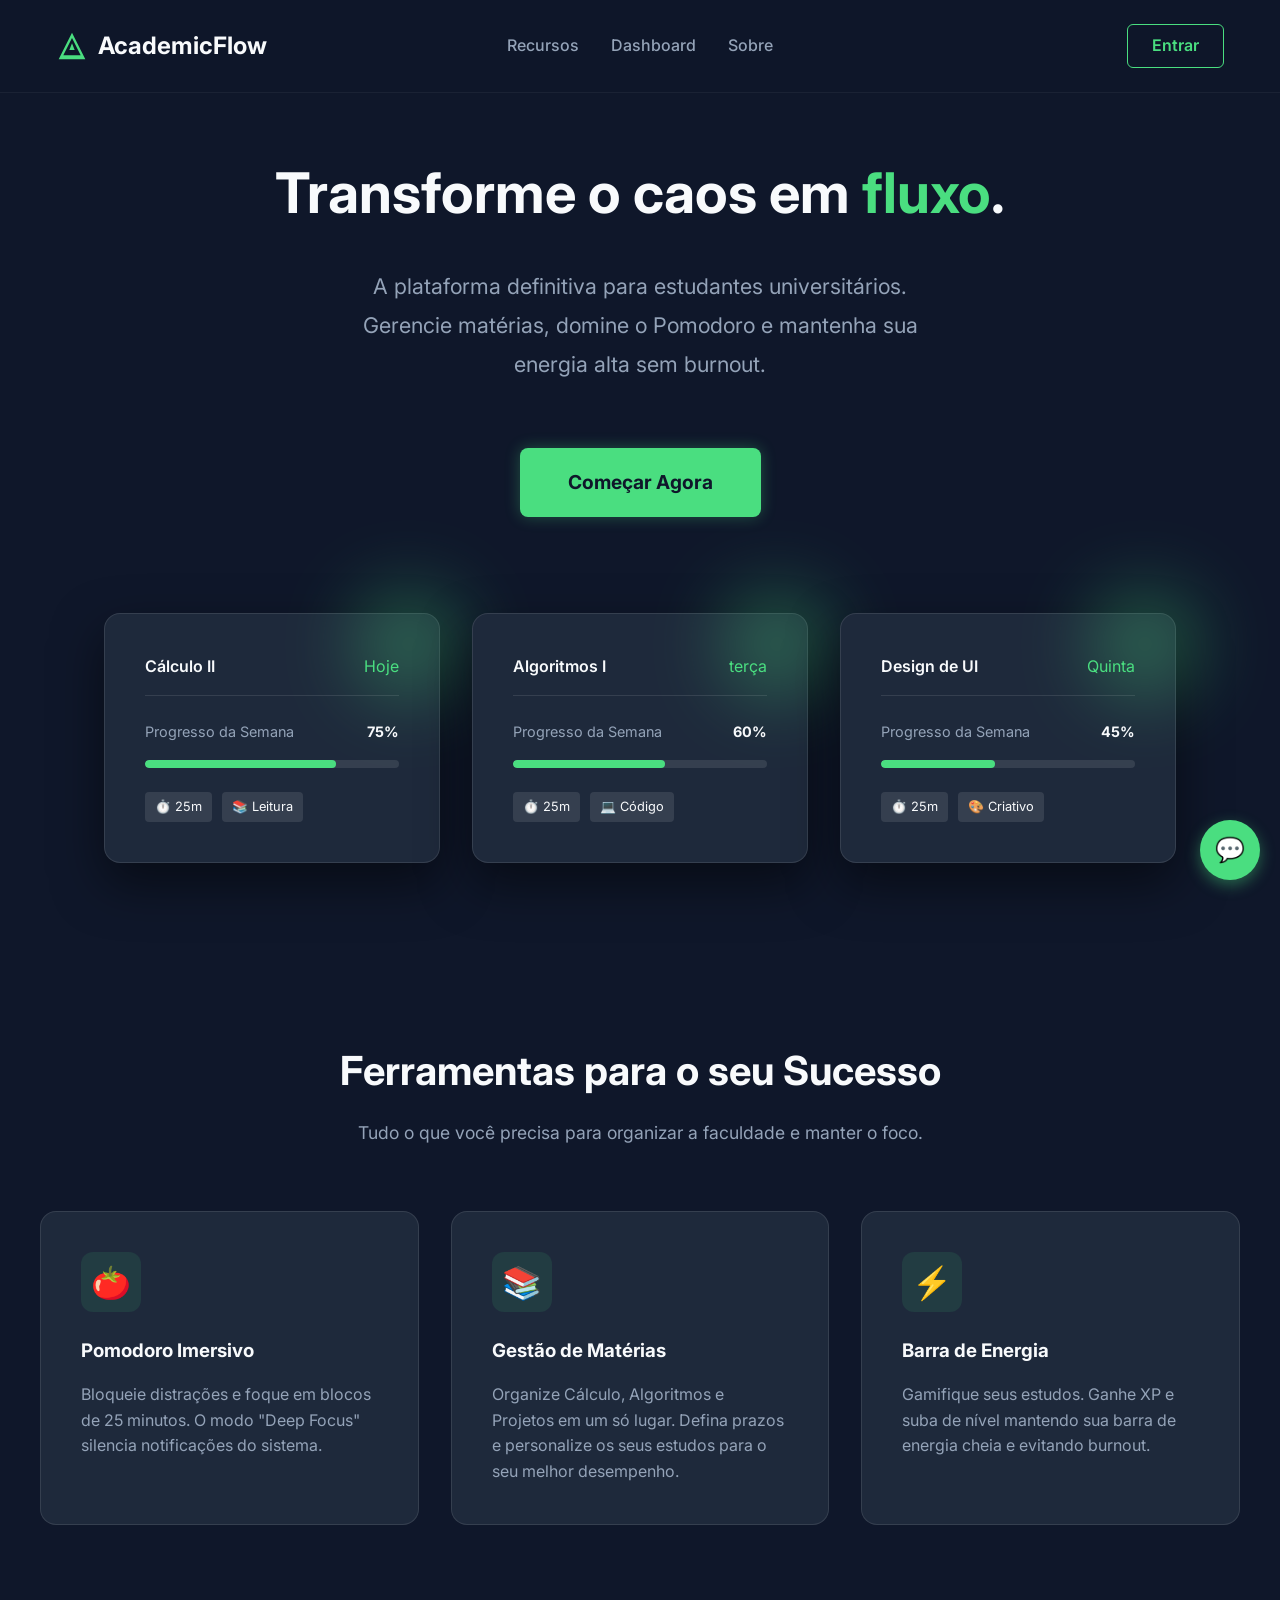
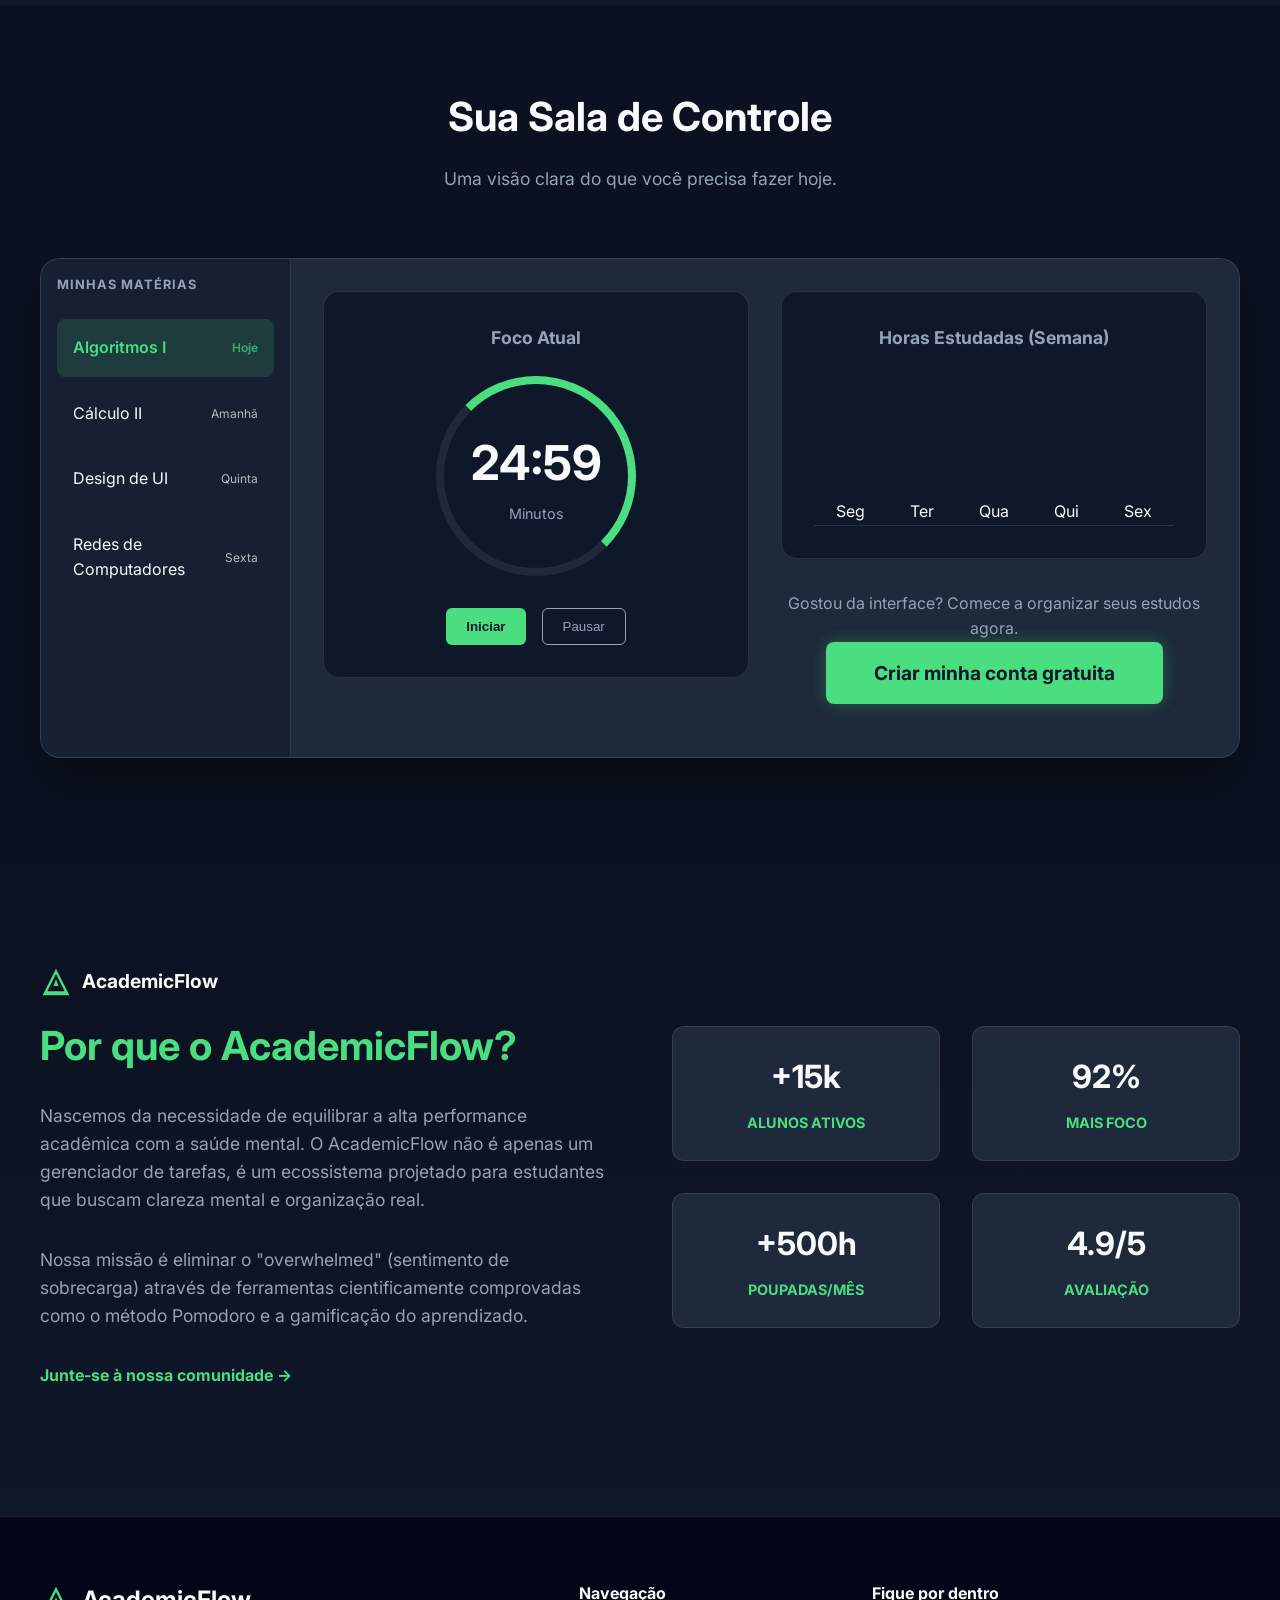
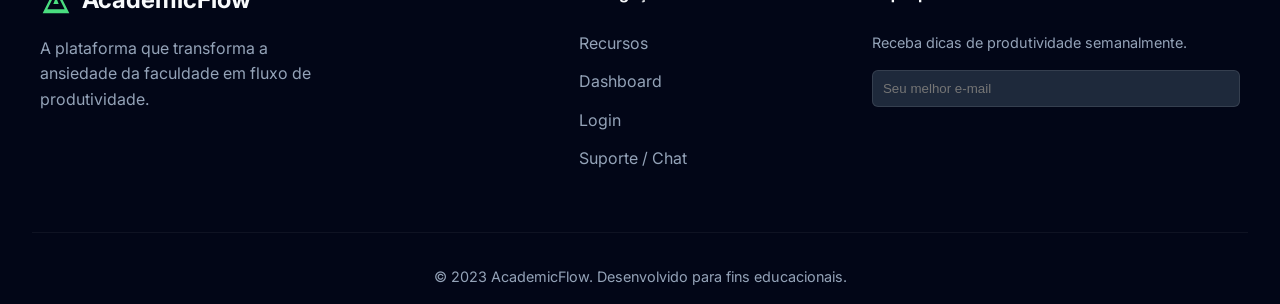
==== commit 4c812c7c: "Update index.html" ====
--- a/index.html
+++ b/index.html
@@ -226,38 +226,105 @@
             border-radius: 4px;
         }
 
-        /* --- Ajuste Responsivo Inteligente --- */
+        /* ==========================================
+        RESPONSIVIDADE CONSOLIDADA (Substitua os antigos @media por este)
+        ========================================== */
         @media (max-width: 968px) {
+            /* 1. Ajusta o container para permitir duas linhas (Top e Menu) */
             .nav-container {
-                flex-direction: column; /* Empilha o logo em cima e o resto embaixo */
-                gap: 1rem;
-                padding: 1rem;
+                display: flex !important;
+                flex-wrap: wrap !important;
+                flex-direction: row !important;
+                justify-content: space-between !important;
+                padding: 10px 20px !important;
             }
 
             .logo, .auth-nav-wrapper {
-                flex: 0 0 auto;
+                flex: 0 0 auto !important;
+                display: flex !important;
+            }
+
+            /* 3. FORÇA O MENU A APARECER CENTRALIZADO ABAIXO */
+            .nav-links {
+                display: flex !important; /* Aqui removemos o 'none' que estava escondendo */
+                width: 100% !important;   /* Ocupa a largura toda para descer de linha */
+                justify-content: center !important;
+                margin-top: 15px !important;
+                gap: 1.5rem !important;    /* Espaço entre os nomes */
+                list-style: none !important;
+                padding: 0 !important;
+            }
+
+            .nav-links li {
+                display: block !important;
+            }
+
+            .nav-links::-webkit-scrollbar {
+                display: none; /* Chrome/Safari */
+            }
+
+            .nav-links a {
+                display: inline-block !important;
+                font-size: 0.85rem !important;
+                color: var(--text-secondary) !important;
+                text-decoration: none !important;
+                font-weight: 500 !important;
+            }
+
+            /* --- Botões (Login e Criação de Conta) --- */
+            .btn-login, .btn-primary {
                 width: 100%;
-                justify-content: center; /* Centraliza logo e botão no mobile */
-            }
-
-            .nav-links {
-                display: flex !important; /* Garante que os nomes apareçam */
-                flex: 0 0 auto;
-                width: 100%;
-                justify-content: flex-start; /* Alinha à esquerda para o scroll */
+                max-width: 300px;
+                margin: 0 auto;
+                padding: 0.4rem 1rem;
+                min-height: 48px; /* Tamanho ideal para toque no mobile */
+                font-size: 0.9rem;
+            }
+
+            /* --- Hero Section --- */
+            .hero {
+                grid-template-columns: 1fr;
+                text-align: center;
+                gap: 3rem;
+                padding-top: 8rem;
+            }
+
+            .hero-content h1 {
+                font-size: 2.5rem;
+            }
+
+            .hero-content p {
+                margin: 0 auto 2.5rem;
+                font-size: 1.15rem;
+            }
+
+            .hero-visual {
+                flex-direction: column;
                 gap: 1.5rem;
-                overflow-x: auto; /* ATENÇÃO: Cria o scroll horizontal se faltar espaço */
-                padding-bottom: 5px;
-                -webkit-overflow-scrolling: touch; /* Scroll suave no iOS */
-                scrollbar-width: none; /* Esconde a barra no Firefox */
-            }
-
-            .nav-links::-webkit-scrollbar {
-                display: none; /* Esconde a barra no Chrome/Safari para ficar limpo */
-            }
-
-            .nav-links li {
-                white-space: nowrap; /* Impede que o texto quebre linha */
+            }
+
+            .floating-card {
+                max-width: 100%;
+            }
+
+            /* --- Dashboard & Features --- */
+            .features-grid {
+                grid-template-columns: 1fr;
+            }
+
+            .app-window {
+                grid-template-columns: 1fr;
+                min-height: auto;
+            }
+
+            .app-sidebar {
+                border-right: none;
+                border-bottom: 1px solid var(--border-color);
+                padding: 1.5rem;
+            }
+
+            .dashboard-content {
+                grid-template-columns: 1fr;
             }
         }
 
@@ -764,7 +831,31 @@
             .btn-newsletter {
                 width: 100%;
             }
-        }
+
+            /* Centraliza o bloco da marca no footer */
+            .footer-brand {
+                display: flex;
+                flex-direction: column;
+                align-items: center;
+                text-align: center;
+                margin: 0 auto;
+            }
+
+            /* Garante que a logo (SVG + Texto) fique centralizada */
+            .footer-brand .logo {
+                justify-content: center;
+                margin-bottom: 1rem;
+            }
+
+            /* Centraliza a descrição e remove a limitação de largura para melhor leitura */
+            .footer-brand p {
+                text-align: center;
+                margin-left: auto;
+                margin-right: auto;
+                max-width: 100%; /* Permite que o texto ocupe o espaço necessário */
+            }
+        }
+
         /* --- Modal de Autenticação --- */
         .auth-modal {
             position: fixed;
@@ -1025,7 +1116,8 @@
             }
 
             .hero-content h1 {
-                font-size: 2.5rem;
+                font-size: 2.2rem; /* Ajuste para não quebrar tantas linhas */
+                text-align: center;
             }
 
             .hero-content p {
@@ -1034,12 +1126,18 @@
             }
 
             .hero-visual {
-                flex-direction: column;
-                gap: 1.5rem;
+                display: flex;
+                justify-content: center;
             }
 
             .floating-card {
-                max-width: 100%;
+                max-width: 320px; /* Limita o tamanho do card para parecer um app */
+                margin: 0 auto;
+            }
+            
+            /* Esconde o 2º e 3º card no mobile para focar no principal como na sua referência */
+            .floating-card:nth-child(n+2) {
+                display: none;
             }
 
             /* Ajuste do Header Mobile */
@@ -1052,17 +1150,18 @@
             }
 
             .nav-links {
-                display: flex !important;
-                flex-wrap: wrap;
+                display: flex !important; 
+                flex-direction: row; /* Mantém lado a lado */
                 justify-content: center;
-                gap: 0.8rem;
+                gap: 0.8rem; /* Diminui o espaço entre eles para caber na tela */
                 width: 100%;
-                margin-top: 0.5rem;
+                order: 3; /* Coloca os links na linha de baixo se o espaço acabar */
+                margin-top: 10px;
             }
 
             .nav-links a {
-                font-size: 0.85rem;
-                padding: 0.2rem 0.5rem;
+                font-size: 0.8rem;
+                padding: 5px;
             }
 
             .btn-login {
@@ -1070,16 +1169,18 @@
                 font-size: 0.9rem;
                 width: auto;
             }
+
+            .btn-primary {
+                width: auto; /* Impede que o botão ocupe 100% da largura */
+                min-width: 200px;
+                display: inline-block;
+            }
         }
 
         /* --- Ajustes de Alinhamento do Header --- */
         .nav-container {
-            max-width: var(--container-width);
-            margin: 0 auto;
-            padding: 0.5rem 2rem;
-            display: flex;
-            justify-content: space-between; /* Empurra logo e botão para as pontas */
-            align-items: center;
+                flex-wrap: wrap; /* Permite que os links "pulem" para a linha de baixo se necessário */
+                padding: 1rem;
         }
 
         .logo {
@@ -1122,7 +1223,29 @@
             .nav-links {
                 display: none !important; /* Esconde o menu central no mobile para não quebrar o layout */
             }
-        }
+
+            /* Ajusta o container de texto para centralizar os filhos */
+            .about-text {
+                display: flex;
+                flex-direction: column;
+                align-items: center;
+                text-align: center;
+            }
+
+            /* Força a logo a centralizar e remove o alinhamento à esquerda */
+            .about-text .logo {
+                justify-content: center !important; 
+                margin: 0 auto 1.5rem auto !important;
+                width: 100%;
+            }
+
+            /* Garante que o título e parágrafos acompanhem o alinhamento */
+            .about-text h2, 
+            .about-text p {
+                text-align: center;
+            }
+        }
+        
     </style>
 </head>
 <body>
@@ -1851,4 +1974,4 @@
         });
     </script>
 </body>
-</html>+</html>
